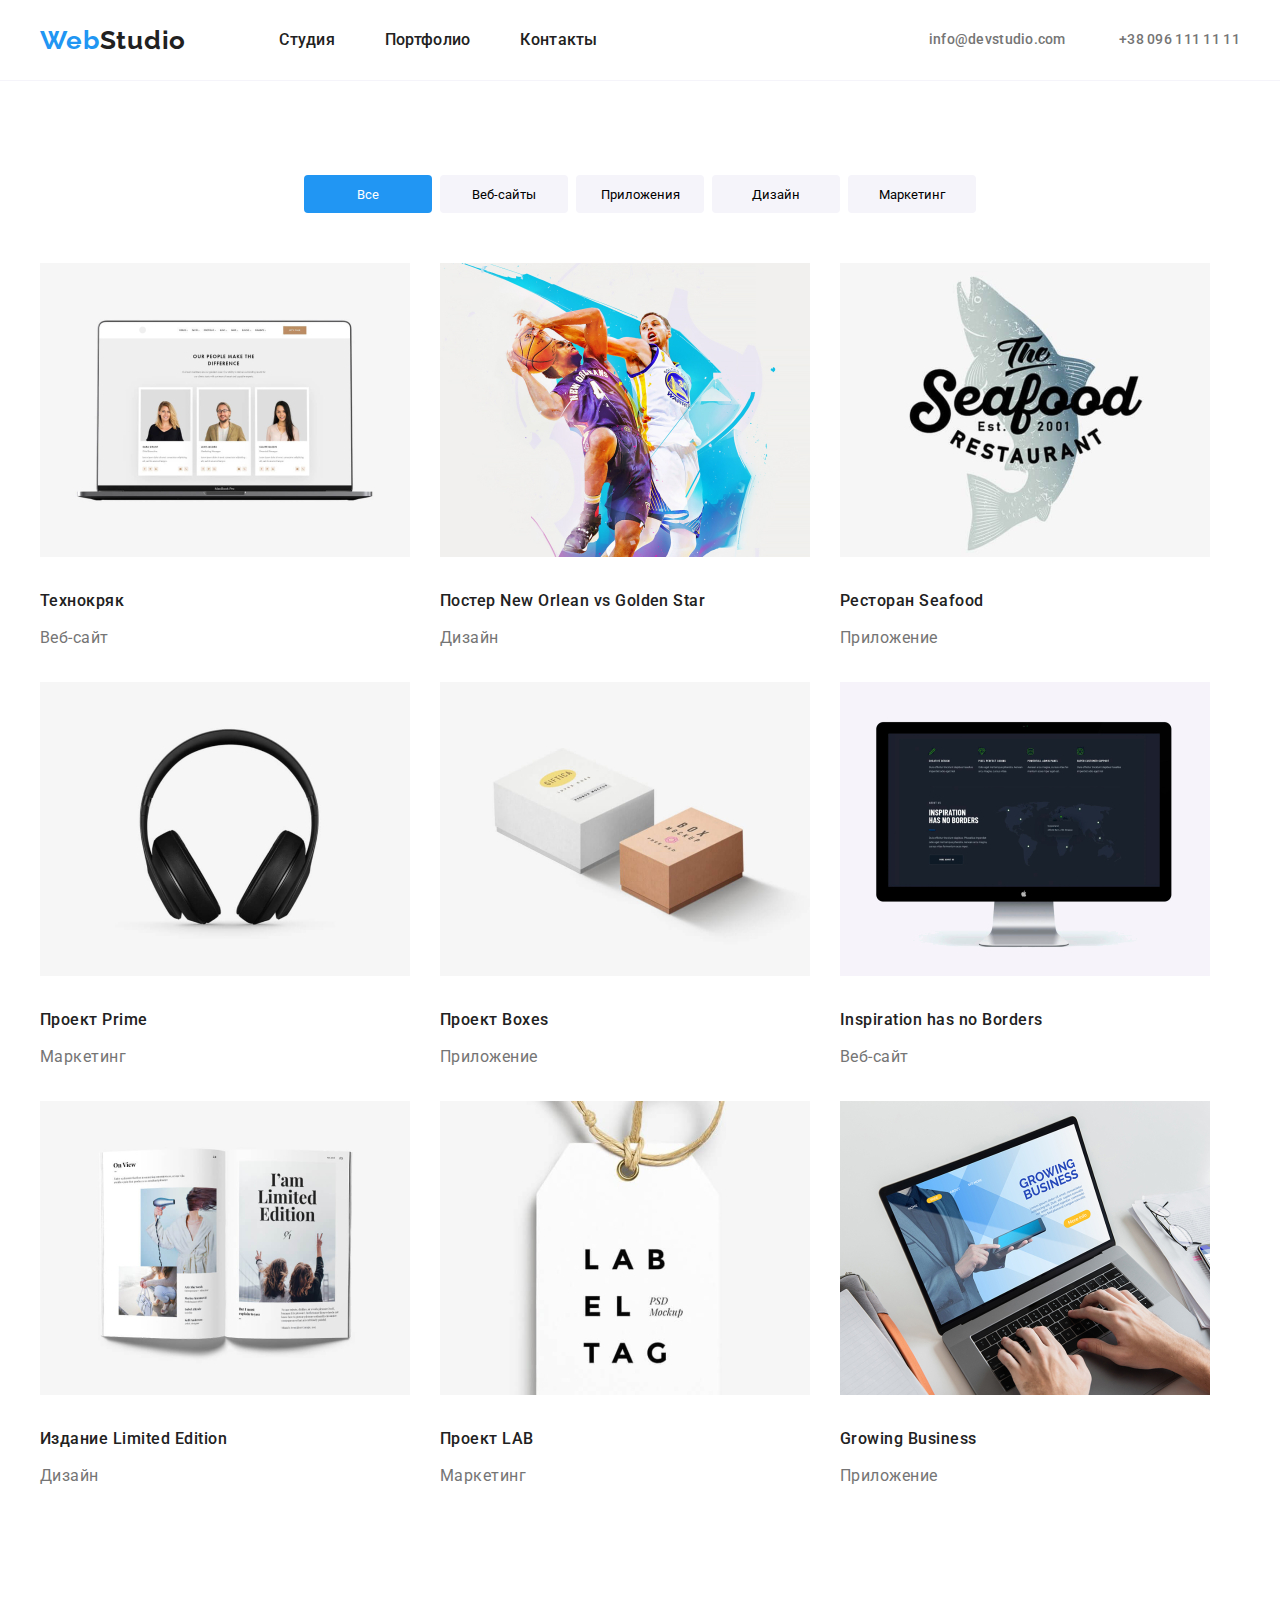
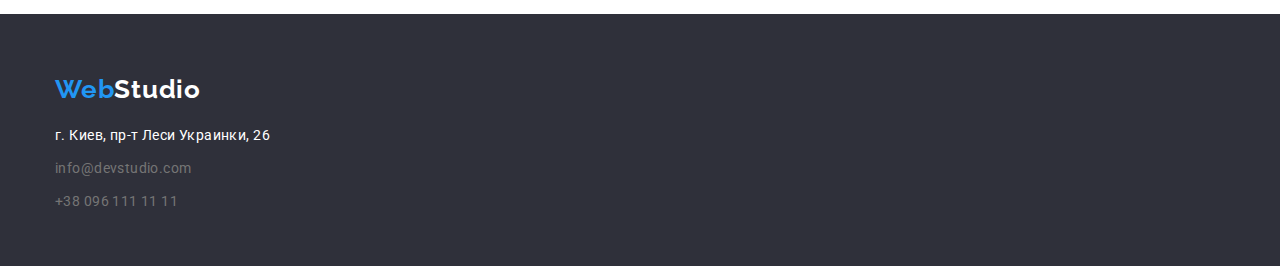
==== portfolio.html @ fc22051f "portfolio" ====
<!DOCTYPE html>
<html lang="ru">

<head>
    <meta charset="UTF-8">
    <meta http-equiv="X-UA-Compatible" content="IE=edge">
    <meta name="viewport" content="width=device-width, initial-scale=1.0">
    <title>Document</title>
    <link rel="stylesheet" href="./css/style.css">
    <link href="https://fonts.googleapis.com/css2?family=Roboto:wght@400;500;700;900&display=swap" rel="stylesheet">
    <link href="https://fonts.googleapis.com/css2?family=Raleway:wght@700&display=swap" rel="stylesheet">
</head>

<body>
    <!--Header-->
    <header class="header">
        <div class="header__main">
            <a href="/" class="header__logo logo"><span>Web</span>Studio</a>
            <nav class="main__nav">
                <ul class="main__menu">
                    <li class="main__item"><a href="#">Студия</a></li>
                    <li class="main__item link__active"><a href="./portfolio.html">Портфолио</a></li>
                    <li class="main__item"><a href="#">Контакты</a></li>
                </ul>
            </nav>
            <div class="header__contacts">
                <a href="mailto:info@devstudio.com" class="contacts-mail">info@devstudio.com</a>
                <a href="tel:+380961111111" class="cotactes-tel">+38 096 111 11 11</a>
            </div>
        </div>
    </header>
    <!--Main-->
    <main class="main__portfolio">
        <section class="main__filter">
            <ul class="filter__list">
                <li><button type="button" class="filter__button active">Все</button></li>
                <li><button type="button" class="filter__button">Веб-сайты</button></li>
                <li><button type="button" class="filter__button">Приложения</button></li>
                <li><button type="button" class="filter__button">Дизайн</button></li>
                <li><button type="button" class="filter__button">Маркетинг</button></li>
            </ul>
        </section>
        <section class="main__projects">
            <ul class="projects__list">
                <li class="projects__item">
                    <img src="./img/portfolio/portfolio_1.jpg" alt="Технокряк" width="370">
                    <h3 class="item__title">Технокряк</h3>
                    <p class="item__subtitle">Веб-сайт</p>
                </li>
                <li class="projects__item">
                    <img src="./img/portfolio/portfolio_2.jpg" alt="Постер New Orlean vs Golden Star" width="370">
                    <h3 class="item__title">Постер New Orlean vs Golden Star</h3>
                    <p class="item__subtitle">Дизайн</p>
                </li>
                <li class="projects__item">
                    <img src="./img/portfolio/portfolio_3.jpg" alt="Ресторан Seafood" width="370">
                    <h3 class="item__title">Ресторан Seafood</h3>
                    <p class="item__subtitle">Приложение</p>
                </li>
                <li class="projects__item">
                    <img src="./img/portfolio/portfolio_4.jpg" alt="Проект Prime" width="370">
                    <h3 class="item__title">Проект Prime</h3>
                    <p class="item__subtitle">Маркетинг</p>
                </li>
                <li class="projects__item">
                    <img src="./img/portfolio/portfolio_5.jpg" alt="Проект Boxes" width="370">
                    <h3 class="item__title">Проект Boxes</h3>
                    <p class="item__subtitle">Приложение</p>
                </li>
                <li class="projects__item">
                    <img src="./img/portfolio/portfolio_6.jpg" alt="Веб-сайт" width="370">
                    <h3 class="item__title">Inspiration has no Borders</h3>
                    <p class="item__subtitle">Веб-сайт</p>
                </li>
                <li class="projects__item">
                    <img src="./img/portfolio/portfolio_7.jpg" alt="Издание Limited Edition" width="370">
                    <h3 class="item__title">Издание Limited Edition</h3>
                    <p class="item__subtitle">Дизайн</p>
                </li>
                <li class="projects__item">
                    <img src="./img/portfolio/portfolio_8.jpg" alt="Проект LAB" width="370">
                    <h3 class="item__title">Проект LAB</h3>
                    <p class="item__subtitle">Маркетинг</p>
                </li>
                <li class="projects__item">
                    <img src="./img/portfolio/portfolio_9.jpg" alt="Приложение" width="370">
                    <h3 class="item__title">Growing Business</h3>
                    <p class="item__subtitle">Приложение</p>
                </li>
            </ul>
        </section>
    </main>
    <!--Footer-->
    <footer class="footer">
        <div class="footer__main">
            <a class="footer__logo logo" href="#" target="blank"><span>Web</span>Studio</a>
            <address class="footer__address">г. Киев, пр-т Леси Украинки, 26
            </address>
            <div class="footer__contacts">
                <a href="mailto:info@devstudio.com" class="footer__mail">info@devstudio.com</a>
                <a href="tel:+380961111111" class="footer__tel">+38 096 111 11 11</a>
            </div>
        </div>
    </footer>
</body>

</html>
---- css/style.css ----
@charset "UTF-8";
/*Обнуление*/
/*--------------Null Style---------*/
* {
  padding: 0;
  margin: 0;
  border: 0;
}

*,
*:before,
*:after {
  -webkit-box-sizing: border-box;
  box-sizing: border-box;
}

:focus,
:active {
  outline: none;
}

a:focus,
a:active {
  outline: none;
}

nav,
footer,
header,
aside {
  display: block;
}

html,
body {
  height: 100%;
  width: 100%;
  font-size: 100%;
  line-height: 1;
  font-size: 14px;
  -ms-text-size-adjust: 100%;
  -moz-text-size-adjust: 100%;
  -webkit-text-size-adjust: 100%;
}

input,
button,
textarea {
  font-family: inherit;
}

input::-ms-clear {
  display: none;
}

button {
  cursor: pointer;
}

button::-moz-focus-inner {
  padding: 0;
  border: 0;
}

a,
a:visited {
  text-decoration: none;
}

a:hover {
  text-decoration: none;
}

ul li {
  list-style: none;
}

img {
  vertical-align: top;
}

h1,
h2,
h3,
h4,
h5,
h6 {
  font-size: inherit;
  font-weight: inherit;
}

/*-------Logo and title blocks (repeat)-------------*/
.logo {
  color: var(--color-href);
  font-family: "Raleway", Times, serif;
  font-size: 26px;
  font-weight: 700;
  letter-spacing: 0.03em;
  line-height: 1.19;
}

.logo span {
  color: var(--color-link);
}

.logo :link {
  color: var(--color-href);
}

.title {
  color: var(--color-href);
  font-size: 36px;
  font-weight: 700;
  letter-spacing: 1.08px;
  text-align: center;
}

/*-------------Root----------------------*/
:root {
  --color-link: #2196f3;
  --color-white: #ffffff;
  --color-main: #2f303a;
  --color-main-team: #f5f4fa;
  --color-contacts: #757575;
  --color-href: #212121;
}
/*----------------------------------------*/
body {
  font-family: "Roboto", sans-serif;
  font-weight: 400;
  font-size: 14px;
  line-height: 1.714;
  max-width: 1600px;
  margin: 0 auto;
}
/*------------Header---------------*/
.header {
  display: flex;
  justify-content: center;
  border-bottom: 1px solid var(--color-main-team);
}

.header__main {
  align-items: center;
  height: 80px;
  display: flex;
}
.header__logo {
  margin: 0px 93px 0px 0px;
}
.header__contacts {
  display: inline-block;
  font-weight: 500;
  letter-spacing: 0.28px;
}

.header__contacts :hover,
.header__contacts :focus {
  color: var(--color-link);
}

.main__nav {
  margin: 0px 331px 0px 0px;
}

.main__menu {
  font-size: 16px;
  font-weight: 500;
  letter-spacing: 0.28px;
  display: flex;
}
.main__menu [href] {
  color: var(--color-href);
}
.main__menu *:not(:last-child) {
  margin: 0px 50px 0px 0px;
}

.main__menu :hover,
.main__menu :focus {
  color: var(--color-link);
}

.cotactes-tel {
  color: var(--color-contacts);
}

.contacts-mail {
  margin: 0px 50px 0px 0px;
  color: var(--color-contacts);
}
/*-------------Main--------------*/
.main {
  display: flex;
  flex-direction: column;
  align-items: center;
}

.main__header {
  background-color: var(--color-main);
  height: 600px;
  width: 1600px;
  display: flex;
  flex-direction: column;
  align-items: center;
}

.main__title {
  max-width: 696px;
  justify-self: center;
  text-align: center;
  color: var(--color-white);
  font-size: 44px;
  font-weight: 900;
  letter-spacing: 2.64px;
  line-height: 1.36;
  text-transform: uppercase;
  margin: 200px 0px 37px 0px;
}

.main__button {
  box-shadow: 0 4px 4px rgba(0, 0, 0, 0.15);
  border-radius: 4px;
  background-color: var(--color-link);
  padding: 10px 31px;
  border: 0px;
  text-align: center;
  box-sizing: content-box;
  outline: none;
  color: var(--color-white);
  font-size: 16px;
  font-weight: 700;
  letter-spacing: 0.96px;
  line-height: 1.875;
}
.main__benefits {
  width: 1200px;
}
.benefits__list {
  margin: 92px 15px 0 15px;
  display: flex;
  color: var(--color-href);
  letter-spacing: 0.42px;
}

.benefits__list > *:not(:last-child) {
  margin: 0px 30px 0px 0px;
}

.benefits__item {
  flex: 1 1 25%;
}

.benefits__title {
  text-transform: uppercase;
  font-size: 14px;
  font-weight: 700;
  margin: 0 0 10px 0;
}

.benefits__subtitle {
  color: var(--color-contacts);
}

.main__direction {
  margin: 94px 15px 0 15px;
}

.direction__item {
  display: flex;
  margin: 50px 0 94px 0;
}

.direction__item > *:not(:last-child) {
  margin: 0px 30px 0px 0px;
}

.main__team {
  width: 1600px;
  display: flex;
  flex-direction: column;
  align-items: center;
  padding-top: 94px;
  padding-bottom: 94px;
  background-color: var(--color-main-team);
}

.team__item {
  margin: 50px 15px 0px 15px;
  display: flex;
}

.team__item > *:not(:last-child) {
  margin: 0px 30px 0px 0px;
}

.item__block {
  text-align: center;
  box-shadow: 0 2px 1px rgba(0, 0, 0, 0.2), 0 1px 1px rgba(0, 0, 0, 0.14), 0 1px 3px rgba(0, 0, 0, 0.12);
  border-radius: 4px;
  background-color: var(--color-white);
}

.item__title {
  margin: 30px 0 10px 0;
  color: var(--color-href);
  font-size: 16px;
  font-weight: 500;
  letter-spacing: 0.48px;
}

.item__subtitle {
  color: var(--color-contacts);
  font-size: 16px;
  letter-spacing: 0.48px;
  margin-bottom: 30px;
}
/*--------Footer-----------------*/
.footer {
  display: flex;
  flex-direction: column;
  align-items: center;
}

.footer__main {
  background-color: var(--color-main);
  height: 252px;
  width: 1600px;
  display: flex;
  flex-direction: column;
}

.footer__logo {
  display: block;
  margin: 60px 0 20px 215px;
  color: var(--color-white);
}

.footer__address {
  margin: 0 0 9px 215px;
  color: var(--color-white);
  letter-spacing: 0.42px;
  font-style: normal;
}

.footer__contacts {
  display: flex;
  flex-direction: column;
  height: 21px;
  letter-spacing: 0.42px;
  margin: 0 0 9px 215px;
}
.footer__contacts :hover,
.footer__contacts :focus {
  color: var(--color-link);
}
.footer__mail {
  color: var(--color-contacts);
  margin: 0 0 9px 0;
}

.footer__tel {
  color: var(--color-contacts);
}
/*---------Portfolio-----------------------------*/

.main__portfolio {
  margin-bottom: 94px;
}
.main__filter {
  margin: 94px 0 50px 0;
}
.filter__list {
  display: flex;
  justify-content: center;
}
.filter__list > *:not(:last-child) {
  margin: 0px 8px 0px 0px;
}
.filter__button {
  width: 128px;
  height: 38px;
  border-radius: 4px;
  background-color: var(--color-main-team);
}
.main__projects {
  display: flex;
  justify-content: center;
}
.projects__list {
  display: flex;
  flex-wrap: wrap;
  max-width: 1200px;
}
.projects__item {
  flex-grow: 33.333;
}
.active {
  background-color: var(--color-link);
  color: var(--color-white);
}
.link__active :visited {
  color: var(--color-link);
}
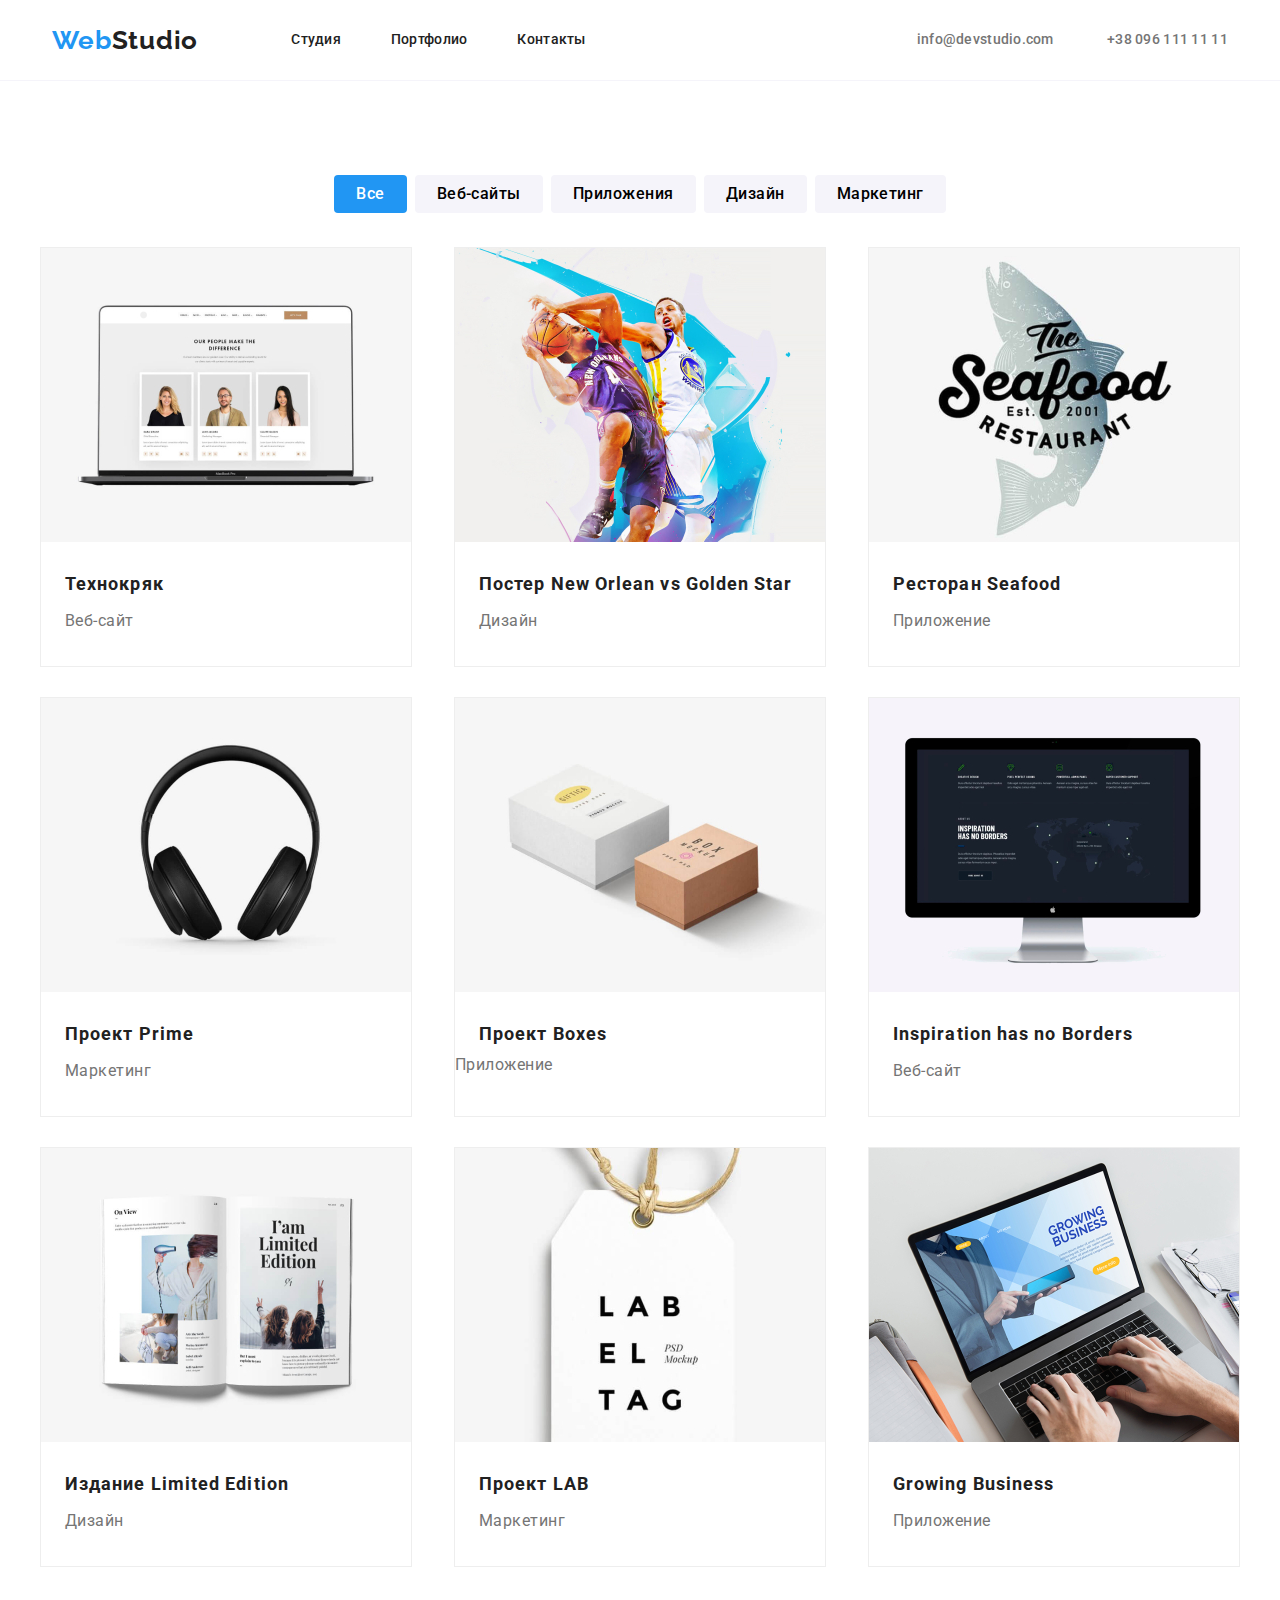
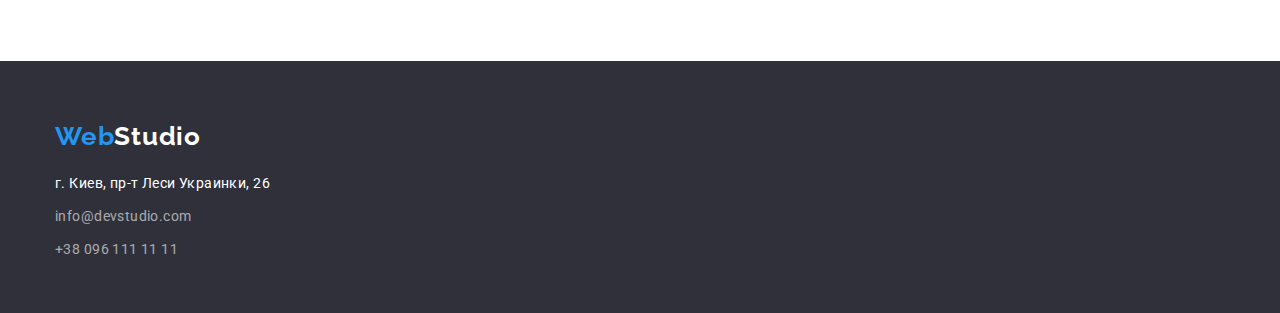
==== commit fcc0fbed: "commit" ====
--- a/portfolio.html
+++ b/portfolio.html
@@ -39,55 +39,55 @@
                 <li><button type="button" class="filter__button">Дизайн</button></li>
                 <li><button type="button" class="filter__button">Маркетинг</button></li>
             </ul>
-        </section>
-        <section class="main__projects">
-            <ul class="projects__list">
-                <li class="projects__item">
-                    <img src="./img/portfolio/portfolio_1.jpg" alt="Технокряк" width="370">
-                    <h3 class="item__title">Технокряк</h3>
-                    <p class="item__subtitle">Веб-сайт</p>
-                </li>
-                <li class="projects__item">
-                    <img src="./img/portfolio/portfolio_2.jpg" alt="Постер New Orlean vs Golden Star" width="370">
-                    <h3 class="item__title">Постер New Orlean vs Golden Star</h3>
-                    <p class="item__subtitle">Дизайн</p>
-                </li>
-                <li class="projects__item">
-                    <img src="./img/portfolio/portfolio_3.jpg" alt="Ресторан Seafood" width="370">
-                    <h3 class="item__title">Ресторан Seafood</h3>
-                    <p class="item__subtitle">Приложение</p>
-                </li>
-                <li class="projects__item">
-                    <img src="./img/portfolio/portfolio_4.jpg" alt="Проект Prime" width="370">
-                    <h3 class="item__title">Проект Prime</h3>
-                    <p class="item__subtitle">Маркетинг</p>
-                </li>
-                <li class="projects__item">
-                    <img src="./img/portfolio/portfolio_5.jpg" alt="Проект Boxes" width="370">
-                    <h3 class="item__title">Проект Boxes</h3>
-                    <p class="item__subtitle">Приложение</p>
-                </li>
-                <li class="projects__item">
-                    <img src="./img/portfolio/portfolio_6.jpg" alt="Веб-сайт" width="370">
-                    <h3 class="item__title">Inspiration has no Borders</h3>
-                    <p class="item__subtitle">Веб-сайт</p>
-                </li>
-                <li class="projects__item">
-                    <img src="./img/portfolio/portfolio_7.jpg" alt="Издание Limited Edition" width="370">
-                    <h3 class="item__title">Издание Limited Edition</h3>
-                    <p class="item__subtitle">Дизайн</p>
-                </li>
-                <li class="projects__item">
-                    <img src="./img/portfolio/portfolio_8.jpg" alt="Проект LAB" width="370">
-                    <h3 class="item__title">Проект LAB</h3>
-                    <p class="item__subtitle">Маркетинг</p>
-                </li>
-                <li class="projects__item">
-                    <img src="./img/portfolio/portfolio_9.jpg" alt="Приложение" width="370">
-                    <h3 class="item__title">Growing Business</h3>
-                    <p class="item__subtitle">Приложение</p>
-                </li>
-            </ul>
+            <div class="main__projects">
+                <ul class="projects__list">
+                    <li class="projects__item">
+                        <img src="./img/portfolio/portfolio_1.jpg" alt="Технокряк" width="370">
+                        <h3 class="project__title">Технокряк</h3>
+                        <p class="project__subtitle">Веб-сайт</p>
+                    </li>
+                    <li class="projects__item">
+                        <img src="./img/portfolio/portfolio_2.jpg" alt="Постер New Orlean vs Golden Star" width="370">
+                        <h3 class="project__title">Постер New Orlean vs Golden Star</h3>
+                        <p class="project__subtitle">Дизайн</p>
+                    </li>
+                    <li class="projects__item">
+                        <img src="./img/portfolio/portfolio_3.jpg" alt="Ресторан Seafood" width="370">
+                        <h3 class="project__title">Ресторан Seafood</h3>
+                        <p class="project__subtitle">Приложение</p>
+                    </li>
+                    <li class="projects__item">
+                        <img src="./img/portfolio/portfolio_4.jpg" alt="Проект Prime" width="370">
+                        <h3 class="project__title">Проект Prime</h3>
+                        <p class="project__subtitle">Маркетинг</p>
+                    </li>
+                    <li class="projects__item">
+                        <img src="./img/portfolio/portfolio_5.jpg" alt="Проект Boxes" width="370">
+                        <h3 class="project__title">Проект Boxes</h3>
+                        <p class="item__subtitle">Приложение</p>
+                    </li>
+                    <li class="projects__item">
+                        <img src="./img/portfolio/portfolio_6.jpg" alt="Веб-сайт" width="370">
+                        <h3 class="project__title">Inspiration has no Borders</h3>
+                        <p class="project__subtitle">Веб-сайт</p>
+                    </li>
+                    <li class="projects__item">
+                        <img src="./img/portfolio/portfolio_7.jpg" alt="Издание Limited Edition" width="370">
+                        <h3 class="project__title">Издание Limited Edition</h3>
+                        <p class="project__subtitle">Дизайн</p>
+                    </li>
+                    <li class="projects__item">
+                        <img src="./img/portfolio/portfolio_8.jpg" alt="Проект LAB" width="370">
+                        <h3 class="project__title">Проект LAB</h3>
+                        <p class="project__subtitle">Маркетинг</p>
+                    </li>
+                    <li class="projects__item">
+                        <img src="./img/portfolio/portfolio_9.jpg" alt="Приложение" width="370">
+                        <h3 class="project__title">Growing Business</h3>
+                        <p class="project__subtitle">Приложение</p>
+                    </li>
+                </ul>
+            </div>
         </section>
     </main>
     <!--Footer-->
--- a/css/style.css
+++ b/css/style.css
@@ -1,94 +1,3 @@
-@charset "UTF-8";
-/*Обнуление*/
-/*--------------Null Style---------*/
-* {
-  padding: 0;
-  margin: 0;
-  border: 0;
-}
-
-*,
-*:before,
-*:after {
-  -webkit-box-sizing: border-box;
-  box-sizing: border-box;
-}
-
-:focus,
-:active {
-  outline: none;
-}
-
-a:focus,
-a:active {
-  outline: none;
-}
-
-nav,
-footer,
-header,
-aside {
-  display: block;
-}
-
-html,
-body {
-  height: 100%;
-  width: 100%;
-  font-size: 100%;
-  line-height: 1;
-  font-size: 14px;
-  -ms-text-size-adjust: 100%;
-  -moz-text-size-adjust: 100%;
-  -webkit-text-size-adjust: 100%;
-}
-
-input,
-button,
-textarea {
-  font-family: inherit;
-}
-
-input::-ms-clear {
-  display: none;
-}
-
-button {
-  cursor: pointer;
-}
-
-button::-moz-focus-inner {
-  padding: 0;
-  border: 0;
-}
-
-a,
-a:visited {
-  text-decoration: none;
-}
-
-a:hover {
-  text-decoration: none;
-}
-
-ul li {
-  list-style: none;
-}
-
-img {
-  vertical-align: top;
-}
-
-h1,
-h2,
-h3,
-h4,
-h5,
-h6 {
-  font-size: inherit;
-  font-weight: inherit;
-}
-
 /*-------Logo and title blocks (repeat)-------------*/
 .logo {
   color: var(--color-href);
@@ -97,8 +6,8 @@
   font-weight: 700;
   letter-spacing: 0.03em;
   line-height: 1.19;
-}
-
+  text-decoration: none;
+}
 .logo span {
   color: var(--color-link);
 }
@@ -108,11 +17,13 @@
 }
 
 .title {
+  line-height: 1.16;
   color: var(--color-href);
   font-size: 36px;
   font-weight: 700;
-  letter-spacing: 1.08px;
+  letter-spacing: 0.03em;
   text-align: center;
+  margin: 0;
 }
 
 /*-------------Root----------------------*/
@@ -122,6 +33,7 @@
   --color-main: #2f303a;
   --color-main-team: #f5f4fa;
   --color-contacts: #757575;
+  --color-footer-contacts: rgba(255, 255, 255, 0.6);
   --color-href: #212121;
 }
 /*----------------------------------------*/
@@ -129,7 +41,7 @@
   font-family: "Roboto", sans-serif;
   font-weight: 400;
   font-size: 14px;
-  line-height: 1.714;
+  line-height: 1.14;
   max-width: 1600px;
   margin: 0 auto;
 }
@@ -151,12 +63,13 @@
 .header__contacts {
   display: inline-block;
   font-weight: 500;
-  letter-spacing: 0.28px;
+  letter-spacing: 0.02em;
 }
 
 .header__contacts :hover,
 .header__contacts :focus {
   color: var(--color-link);
+  outline: none;
 }
 
 .main__nav {
@@ -164,13 +77,17 @@
 }
 
 .main__menu {
-  font-size: 16px;
+  line-height: 1.14;
   font-weight: 500;
-  letter-spacing: 0.28px;
-  display: flex;
+  letter-spacing: 0.02em;
+  display: flex;
+  list-style: none;
+  padding: 0;
+  margin: 0;
 }
 .main__menu [href] {
   color: var(--color-href);
+  text-decoration: none;
 }
 .main__menu *:not(:last-child) {
   margin: 0px 50px 0px 0px;
@@ -179,15 +96,20 @@
 .main__menu :hover,
 .main__menu :focus {
   color: var(--color-link);
+  outline: none;
 }
 
 .cotactes-tel {
-  color: var(--color-contacts);
+  line-height: 1.71;
+  color: var(--color-contacts);
+  text-decoration: none;
 }
 
 .contacts-mail {
+  line-height: 1.71;
   margin: 0px 50px 0px 0px;
   color: var(--color-contacts);
+  text-decoration: none;
 }
 /*-------------Main--------------*/
 .main {
@@ -212,13 +134,14 @@
   color: var(--color-white);
   font-size: 44px;
   font-weight: 900;
-  letter-spacing: 2.64px;
+  letter-spacing: 0.06em;
   line-height: 1.36;
   text-transform: uppercase;
   margin: 200px 0px 37px 0px;
 }
 
 .main__button {
+  font-family: inherit;
   box-shadow: 0 4px 4px rgba(0, 0, 0, 0.15);
   border-radius: 4px;
   background-color: var(--color-link);
@@ -230,8 +153,9 @@
   color: var(--color-white);
   font-size: 16px;
   font-weight: 700;
-  letter-spacing: 0.96px;
+  letter-spacing: 0.06em;
   line-height: 1.875;
+  cursor: pointer;
 }
 .main__benefits {
   width: 1200px;
@@ -240,7 +164,8 @@
   margin: 92px 15px 0 15px;
   display: flex;
   color: var(--color-href);
-  letter-spacing: 0.42px;
+  list-style: none;
+  padding: 0;
 }
 
 .benefits__list > *:not(:last-child) {
@@ -255,23 +180,29 @@
   text-transform: uppercase;
   font-size: 14px;
   font-weight: 700;
+  letter-spacing: 0.03em;
   margin: 0 0 10px 0;
 }
 
 .benefits__subtitle {
-  color: var(--color-contacts);
+  line-height: 1.714;
+  letter-spacing: 0.03em;
+  color: var(--color-contacts);
+  margin: 0;
 }
 
 .main__direction {
   margin: 94px 15px 0 15px;
 }
 
-.direction__item {
+.direction__list {
   display: flex;
   margin: 50px 0 94px 0;
-}
-
-.direction__item > *:not(:last-child) {
+  list-style: none;
+  padding: 0;
+}
+
+.direction__list > *:not(:last-child) {
   margin: 0px 30px 0px 0px;
 }
 
@@ -285,12 +216,14 @@
   background-color: var(--color-main-team);
 }
 
-.team__item {
+.team__list {
   margin: 50px 15px 0px 15px;
   display: flex;
-}
-
-.team__item > *:not(:last-child) {
+  list-style: none;
+  padding: 0;
+}
+
+.team__list > *:not(:last-child) {
   margin: 0px 30px 0px 0px;
 }
 
@@ -302,17 +235,20 @@
 }
 
 .item__title {
+  line-height: 1.18;
   margin: 30px 0 10px 0;
   color: var(--color-href);
   font-size: 16px;
   font-weight: 500;
-  letter-spacing: 0.48px;
+  letter-spacing: 0.03em;
 }
 
 .item__subtitle {
-  color: var(--color-contacts);
-  font-size: 16px;
-  letter-spacing: 0.48px;
+  line-height: 1.18;
+  color: var(--color-contacts);
+  font-size: 16px;
+  letter-spacing: 0.03em;
+  margin: 0;
   margin-bottom: 30px;
 }
 /*--------Footer-----------------*/
@@ -333,34 +269,44 @@
 .footer__logo {
   display: block;
   margin: 60px 0 20px 215px;
+  max-width: 146px;
   color: var(--color-white);
 }
 
 .footer__address {
+  line-height: 1.71;
   margin: 0 0 9px 215px;
   color: var(--color-white);
-  letter-spacing: 0.42px;
+  letter-spacing: 0.03em;
   font-style: normal;
+  max-width: 231px;
 }
 
 .footer__contacts {
   display: flex;
   flex-direction: column;
   height: 21px;
-  letter-spacing: 0.42px;
+  letter-spacing: 0.03em;
   margin: 0 0 9px 215px;
 }
 .footer__contacts :hover,
 .footer__contacts :focus {
   color: var(--color-link);
+  outline: none;
 }
 .footer__mail {
-  color: var(--color-contacts);
+  line-height: 1.71;
+  color: var(--color-footer-contacts);
   margin: 0 0 9px 0;
+  text-decoration: none;
+  max-width: 231px;
 }
 
 .footer__tel {
-  color: var(--color-contacts);
+  line-height: 1.71;
+  color: var(--color-footer-contacts);
+  text-decoration: none;
+  max-width: 231px;
 }
 /*---------Portfolio-----------------------------*/
 
@@ -368,22 +314,33 @@
   margin-bottom: 94px;
 }
 .main__filter {
-  margin: 94px 0 50px 0;
+  margin: 94px 0 0 0;
 }
 .filter__list {
+  margin: 0;
+  padding: 0;
   display: flex;
   justify-content: center;
+  list-style: none;
 }
 .filter__list > *:not(:last-child) {
   margin: 0px 8px 0px 0px;
+  padding: 0;
 }
 .filter__button {
-  width: 128px;
-  height: 38px;
+  font-weight: 500;
+  font-size: 16px;
+  letter-spacing: 0.03em;
+  line-height: 1.625;
+  font-family: inherit;
+  border: 0;
+  padding: 6px 22px;
   border-radius: 4px;
   background-color: var(--color-main-team);
+  cursor: pointer;
 }
 .main__projects {
+  margin-top: 34px;
   display: flex;
   justify-content: center;
 }
@@ -391,10 +348,23 @@
   display: flex;
   flex-wrap: wrap;
   max-width: 1200px;
+  list-style: none;
+  justify-content: space-between;
+  margin: 0;
+  padding: 0;
+}
+.projects__list :nth-child(4),
+.projects__list :nth-child(5),
+.projects__list :nth-child(6) {
+  margin: 30px 0px 30px 0px;
 }
 .projects__item {
-  flex-grow: 33.333;
-}
+  max-width: 370px;
+  position: relative;
+  border: 1px solid #eeeeee;
+  background-color: #ffffff;
+}
+
 .active {
   background-color: var(--color-link);
   color: var(--color-white);
@@ -402,3 +372,18 @@
 .link__active :visited {
   color: var(--color-link);
 }
+.project__title {
+  margin: 20px 0 4px 24px;
+  color: var(--color-href);
+  font-size: 18px;
+  line-height: 2;
+  font-weight: 700;
+  letter-spacing: 0.06em;
+}
+.project__subtitle {
+  color: var(--color-contacts);
+  font-size: 16px;
+  line-height: 1.875;
+  letter-spacing: 0.03em;
+  margin: 0 0 30px 24px;
+}
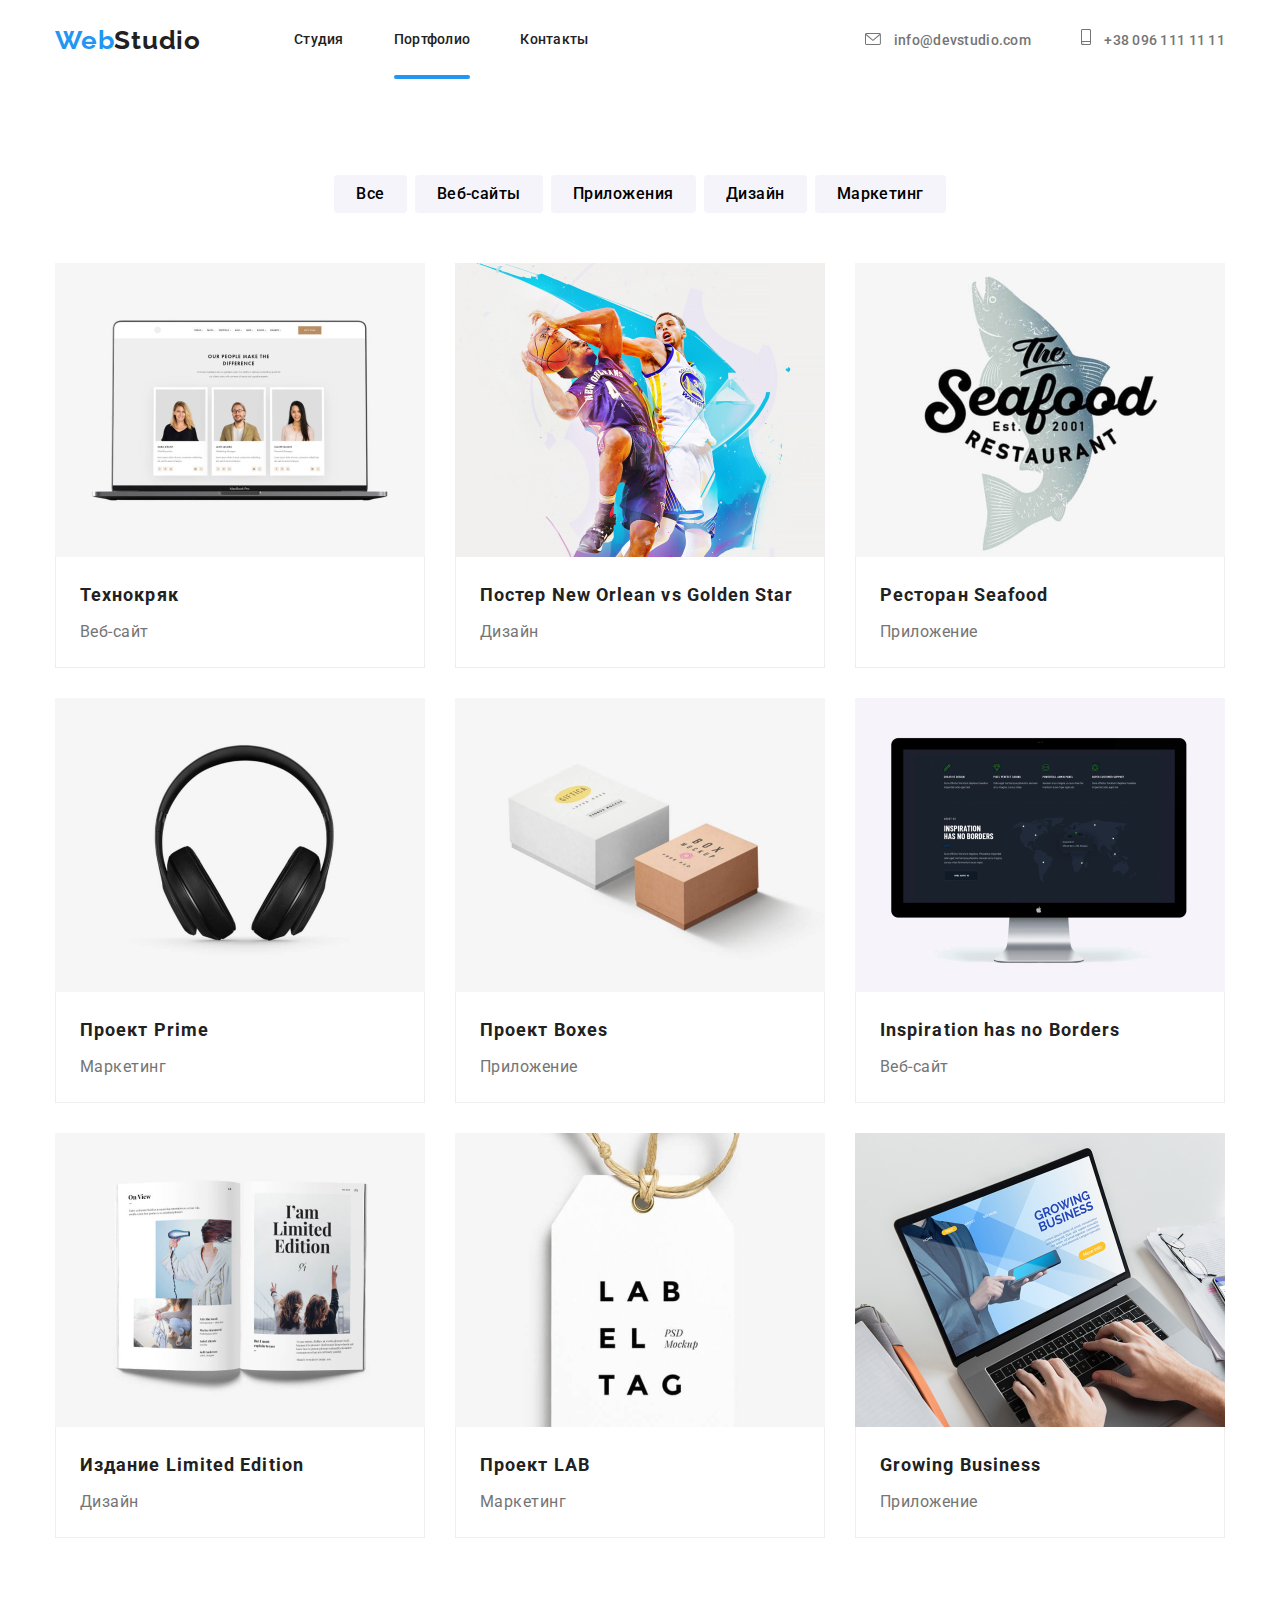
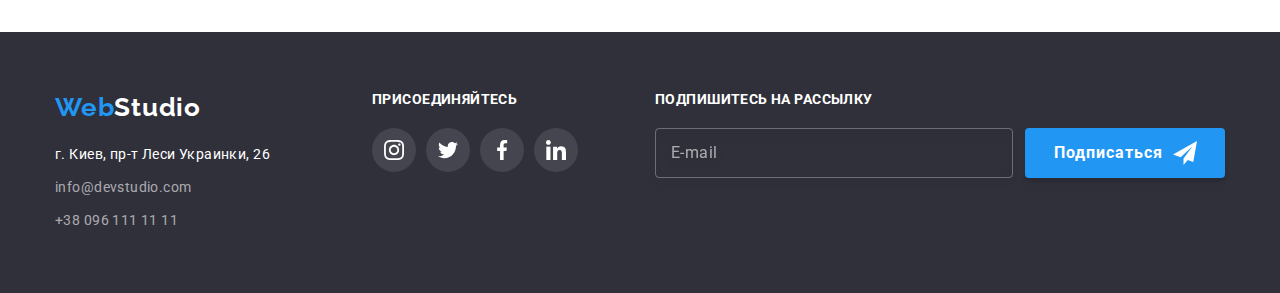
==== commit d7bb3b54: "07_homework" ====
--- a/portfolio.html
+++ b/portfolio.html
@@ -5,103 +5,230 @@
     <meta charset="UTF-8">
     <meta http-equiv="X-UA-Compatible" content="IE=edge">
     <meta name="viewport" content="width=device-width, initial-scale=1.0">
-    <title>Document</title>
-    <link rel="stylesheet" href="./css/style.css">
+    <title>Portfolio</title>
+    <!--=============== FONTS ======================-->
+    <link rel="preconnect" href="https://fonts.googleapis.com">
+    <link rel="preconnect" href="https://fonts.gstatic.com" crossorigin>
     <link href="https://fonts.googleapis.com/css2?family=Roboto:wght@400;500;700;900&display=swap" rel="stylesheet">
     <link href="https://fonts.googleapis.com/css2?family=Raleway:wght@700&display=swap" rel="stylesheet">
+
+    <!-- ======== Подключаем CSS ==================-->
+    <link rel="stylesheet" href="./css/main.min.css">
+
 </head>
 
 <body>
-    <!--Header-->
+    <!--============ HEADER =============================-->
     <header class="header">
-        <div class="header__main">
-            <a href="/" class="header__logo logo"><span>Web</span>Studio</a>
-            <nav class="main__nav">
-                <ul class="main__menu">
-                    <li class="main__item"><a href="#">Студия</a></li>
-                    <li class="main__item link__active"><a href="./portfolio.html">Портфолио</a></li>
-                    <li class="main__item"><a href="#">Контакты</a></li>
+        <div class="header__main container">
+            <a href="/" class="header__logo logo"><span class="logo--blue">Web</span>Studio</a>
+
+            <!--========== NAVIGATION__MAIN ==================-->
+            <nav class="navigation">
+                <ul class="navigation__list">
+                    <li class="navigation__item"><a href="./index.html" class="navigation__link">Студия</a>
+                    </li>
+                    <li class="navigation__item"><a href="./portfolio.html"
+                            class="navigation__link navigation__link--active">Портфолио</a></li>
+                    <li class="navigation__item"><a href="#" class="navigation__link">Контакты</a></li>
                 </ul>
             </nav>
+
+            <!--===== HEADER__CONTACTS ===================-->
             <div class="header__contacts">
-                <a href="mailto:info@devstudio.com" class="contacts-mail">info@devstudio.com</a>
-                <a href="tel:+380961111111" class="cotactes-tel">+38 096 111 11 11</a>
+                <a href="mailto:info@devstudio.com" class="header__mail"><svg class="header__icon--mail">
+                        <use href="./img/svg/icons.svg#icon-header-mail"></use>
+                    </svg>
+                    info@devstudio.com</a>
+                <a href="tel:+380961111111" class="header__tel"><svg class="header__icon--tel">
+                        <use href="./img/svg/icons.svg#icon-header-phone"></use>
+                    </svg>
+                    +38 096 111 11 11</a>
             </div>
         </div>
     </header>
-    <!--Main-->
-    <main class="main__portfolio">
-        <section class="main__filter">
-            <ul class="filter__list">
-                <li><button type="button" class="filter__button active">Все</button></li>
-                <li><button type="button" class="filter__button">Веб-сайты</button></li>
-                <li><button type="button" class="filter__button">Приложения</button></li>
-                <li><button type="button" class="filter__button">Дизайн</button></li>
-                <li><button type="button" class="filter__button">Маркетинг</button></li>
-            </ul>
-            <div class="main__projects">
-                <ul class="projects__list">
-                    <li class="projects__item">
-                        <img src="./img/portfolio/portfolio_1.jpg" alt="Технокряк" width="370">
-                        <h3 class="project__title">Технокряк</h3>
-                        <p class="project__subtitle">Веб-сайт</p>
-                    </li>
-                    <li class="projects__item">
-                        <img src="./img/portfolio/portfolio_2.jpg" alt="Постер New Orlean vs Golden Star" width="370">
-                        <h3 class="project__title">Постер New Orlean vs Golden Star</h3>
-                        <p class="project__subtitle">Дизайн</p>
-                    </li>
-                    <li class="projects__item">
-                        <img src="./img/portfolio/portfolio_3.jpg" alt="Ресторан Seafood" width="370">
-                        <h3 class="project__title">Ресторан Seafood</h3>
-                        <p class="project__subtitle">Приложение</p>
-                    </li>
-                    <li class="projects__item">
-                        <img src="./img/portfolio/portfolio_4.jpg" alt="Проект Prime" width="370">
-                        <h3 class="project__title">Проект Prime</h3>
-                        <p class="project__subtitle">Маркетинг</p>
-                    </li>
-                    <li class="projects__item">
-                        <img src="./img/portfolio/portfolio_5.jpg" alt="Проект Boxes" width="370">
-                        <h3 class="project__title">Проект Boxes</h3>
-                        <p class="item__subtitle">Приложение</p>
-                    </li>
-                    <li class="projects__item">
-                        <img src="./img/portfolio/portfolio_6.jpg" alt="Веб-сайт" width="370">
-                        <h3 class="project__title">Inspiration has no Borders</h3>
-                        <p class="project__subtitle">Веб-сайт</p>
-                    </li>
-                    <li class="projects__item">
-                        <img src="./img/portfolio/portfolio_7.jpg" alt="Издание Limited Edition" width="370">
-                        <h3 class="project__title">Издание Limited Edition</h3>
-                        <p class="project__subtitle">Дизайн</p>
-                    </li>
-                    <li class="projects__item">
-                        <img src="./img/portfolio/portfolio_8.jpg" alt="Проект LAB" width="370">
-                        <h3 class="project__title">Проект LAB</h3>
-                        <p class="project__subtitle">Маркетинг</p>
-                    </li>
-                    <li class="projects__item">
-                        <img src="./img/portfolio/portfolio_9.jpg" alt="Приложение" width="370">
-                        <h3 class="project__title">Growing Business</h3>
-                        <p class="project__subtitle">Приложение</p>
+
+    <!--================ MAIN ========================-->
+    <main class="portfolio__main">
+        <div class="container">
+            <section class="portfolio__filter section">
+                <!--============== FILTER ===============-->
+                <ul class="filter__list">
+                    <li class="filter__item">
+                        <button type="button" class="filter__button">Все</button>
+                    </li>
+                    <li class="filter__item">
+                        <button type="button" class="filter__button">Веб-сайты</button>
+                    </li>
+                    <li class="filter__item">
+                        <button type="button" class="filter__button">Приложения</button>
+                    </li>
+                    <li class="filter__item">
+                        <button type="button" class="filter__button">Дизайн</button>
+                    </li>
+                    <li class="filter__item">
+                        <button type="button" class="filter__button">Маркетинг</button>
                     </li>
                 </ul>
-            </div>
-        </section>
+                <!--============ PROJECTS =================-->
+                <div class="portfolio__projects">
+                    <ul class="projects__list">
+                        <li class="projects__item">
+                            <a href="#" class="projects__link">
+                                <div class="projects__thumb">
+                                    <img src="./img/portfolio/portfolio_1.jpg" alt="Технокряк" width="370" height="294">
+                                    <div class="projects__overlay">
+                                        <p class="projects__text">
+                                            Технокряк это современная площадка распространения коронавируса. Компании
+                                            используют эту платформу для цифрового шпионажа и атак на защищённые сервера
+                                            конкурентов.
+                                        </p>
+                                    </div>
+                                </div>
+                                <div class="projects__block">
+                                    <h3 class="projects__title">Технокряк</h3>
+                                    <p class="projects__subtitle">Веб-сайт</p>
+                            </a>
+                        </li>
+                        <li class="projects__item">
+                            <a href="#" class="projects__link">
+                                <img src="./img/portfolio/portfolio_2.jpg" alt="Постер New Orlean vs Golden Star"
+                                    width="370">
+                                <div class="projects__block">
+                                    <h3 class="projects__title">Постер New Orlean vs Golden Star</h3>
+                                    <p class="projects__subtitle">Дизайн</p>
+                                </div>
+                            </a>
+                        </li>
+                        <li class="projects__item">
+                            <a href="#" class="projects__link">
+                                <img src="./img/portfolio/portfolio_3.jpg" alt="Ресторан Seafood" width="370">
+                                <div class="projects__block">
+                                    <h3 class="projects__title">Ресторан Seafood</h3>
+                                    <p class="projects__subtitle">Приложение</p>
+                                </div>
+                            </a>
+                        </li>
+                        <li class="projects__item">
+                            <a href="#" class="projects__link">
+                                <img src="./img/portfolio/portfolio_4.jpg" alt="Проект Prime" width="370">
+                                <div class="projects__block">
+                                    <h3 class="projects__title">Проект Prime</h3>
+                                    <p class="projects__subtitle">Маркетинг</p>
+                                </div>
+                            </a>
+                        </li>
+                        <li class="projects__item">
+                            <a href="#" class="projects__link">
+                                <img src="./img/portfolio/portfolio_5.jpg" alt="Проект Boxes" width="370">
+                                <div class="projects__block">
+                                    <h3 class="projects__title">Проект Boxes</h3>
+                                    <p class="projects__subtitle">Приложение</p>
+                                </div>
+                            </a>
+                        </li>
+                        <li class="projects__item">
+                            <a href="#" class="projects__link">
+                                <img src="./img/portfolio/portfolio_6.jpg" alt="Веб-сайт" width="370">
+                                <div class="projects__block">
+                                    <h3 class="projects__title">Inspiration has no Borders</h3>
+                                    <p class="projects__subtitle">Веб-сайт</p>
+                                </div>
+                            </a>
+                        </li>
+                        <li class="projects__item">
+                            <a href="#" class="projects__link">
+                                <img src="./img/portfolio/portfolio_7.jpg" alt="Издание Limited Edition" width="370">
+                                <div class="projects__block">
+                                    <h3 class="projects__title">Издание Limited Edition</h3>
+                                    <p class="projects__subtitle">Дизайн</p>
+                                </div>
+                            </a>
+                        </li>
+                        <li class="projects__item">
+                            <a href="#" class="projects__link">
+                                <img src="./img/portfolio/portfolio_8.jpg" alt="Проект LAB" width="370">
+                                <div class="projects__block">
+                                    <h3 class="projects__title">Проект LAB</h3>
+                                    <p class="projects__subtitle">Маркетинг</p>
+                                </div>
+                            </a>
+                        </li>
+                        <li class="projects__item">
+                            <a href="#" class="projects__link">
+                                <img src="./img/portfolio/portfolio_9.jpg" alt="Приложение" width="370">
+                                <div class="projects__block">
+                                    <h3 class="projects__title">Growing Business</h3>
+                                    <p class="projects__subtitle">Приложение</p>
+                                </div>
+                            </a>
+                        </li>
+                    </ul>
+                </div>
+            </section>
+        </div>
     </main>
-    <!--Footer-->
+    <!--=========== FOOTER ============================-->
     <footer class="footer">
-        <div class="footer__main">
-            <a class="footer__logo logo" href="#" target="blank"><span>Web</span>Studio</a>
-            <address class="footer__address">г. Киев, пр-т Леси Украинки, 26
-            </address>
-            <div class="footer__contacts">
-                <a href="mailto:info@devstudio.com" class="footer__mail">info@devstudio.com</a>
-                <a href="tel:+380961111111" class="footer__tel">+38 096 111 11 11</a>
+        <div class="container ">
+            <div class="footer__main">
+                <!--========= FOOTER__CONTACTS ===========-->
+                <div class="footer__contacts">
+                    <a class="footer__logo logo" href="#" target="blank"><span class="logo--blue">Web</span>Studio</a>
+                    <address class="footer__address">г. Киев, пр-т Леси Украинки, 26
+                    </address>
+                    <a href="mailto:info@devstudio.com" class="footer__mail">info@devstudio.com</a>
+                    <a href="tel:+380961111111" class="footer__tel">+38 096 111 11 11</a>
+                </div>
+                <div class="footer__social">
+                    <h3 class="social__title block__title"> присоединяйтесь</h3>
+                    <ul class="social__block">
+                        <li class="social__item">
+                            <a href="#" target="blank" class="social__link footer__link">
+                                <svg class="social__icon social__icon--white">
+                                    <use href="./img/svg/icons.svg#icon-logo-instagram"></use>
+                                </svg>
+                            </a>
+                        </li>
+                        <li class="social__item">
+                            <a href="#" target="blank" class="social__link footer__link">
+                                <svg class="social__icon social__icon--white">
+                                    <use href="./img/svg/icons.svg#icon-logo-twitter"></use>
+                                </svg>
+                            </a>
+                        </li>
+                        <li class="social__item">
+                            <a href="#" target="blank" class="social__link footer__link">
+                                <svg class="social__icon social__icon--white">
+                                    <use href="./img/svg/icons.svg#icon-logo-facebook"></use>
+                                </svg>
+                            </a>
+                        </li>
+                        <li class="social__item">
+                            <a href="#" target="blank" class="social__link footer__link">
+                                <svg class="social__icon social__icon--white">
+                                    <use href="./img/svg/icons.svg#icon-logo-linkedin"></use>
+                                </svg>
+                            </a>
+                        </li>
+                    </ul>
+                </div>
+                <div class="footer__feedback">
+                    <h3 class="feedback__title block__title">Подпишитесь на рассылку</h3>
+                    <div class="feedback__block">
+                        <input type="email" placeholder="E-mail" class="feedback__input">
+                        <button type="submit" class="feedback__button button">Подписаться
+                            <svg class="feedback__icon">
+                                <use href="./img/svg/icons.svg#icon-icon-send"></use>
+                            </svg>
+                        </button>
+                    </div>
+                </div>
             </div>
         </div>
+
     </footer>
 </body>
 
+
 </html>--- a/css/main.min.css
+++ b/css/main.min.css
@@ -0,0 +1,2 @@
+/*! modern-normalize v1.1.0 | MIT License | https://github.com/sindresorhus/modern-normalize */*,::before,::after{-webkit-box-sizing:border-box;box-sizing:border-box}html{line-height:1.15;-webkit-text-size-adjust:100%;-moz-tab-size:4;-o-tab-size:4;tab-size:4}body{margin:0;font-family:system-ui,-apple-system,"Segoe UI",Roboto,Helvetica,Arial,sans-serif,"Apple Color Emoji","Segoe UI Emoji"}hr{height:0;color:inherit}abbr[title]{-webkit-text-decoration:underline dotted;text-decoration:underline dotted}b,strong{font-weight:bolder}code,kbd,samp,pre{font-family:ui-monospace, SFMono-Regular, Consolas, 'Liberation Mono', Menlo, monospace;font-size:1em}small{font-size:80%}sub,sup{font-size:75%;line-height:0;position:relative;vertical-align:baseline}sub{bottom:-0.25em}sup{top:-0.5em}table{text-indent:0;border-color:inherit}button,input,optgroup,select,textarea{font-family:inherit;font-size:100%;line-height:1.15;margin:0}button,select{text-transform:none}button,[type='button'],[type='reset'],[type='submit']{-webkit-appearance:button}::-moz-focus-inner{border-style:none;padding:0}:-moz-focusring{outline:1px dotted ButtonText}:-moz-ui-invalid{box-shadow:none}legend{padding:0}progress{vertical-align:baseline}::-webkit-inner-spin-button,::-webkit-outer-spin-button{height:auto}[type='search']{-webkit-appearance:textfield;outline-offset:-2px}::-webkit-search-decoration{-webkit-appearance:none}::-webkit-file-upload-button{-webkit-appearance:button;font:inherit}summary{display:list-item}ul{padding:0;margin:0;list-style:none}h1,h2,h3,h4,h5,h6,p{padding:0;margin:0}img{display:block}button{cursor:pointer;border:none;font-family:inherit;outline:none}a{text-decoration:none;outline:none}input{outline:none;margin:0;padding:0}textarea{outline:none}body{margin:0;font-family:"Roboto", sans-serif;font-weight:400;font-size:14px;line-height:1.14}.visually-hidden{position:absolute;width:1px;height:1px;margin:-1px;border:0;padding:0;clip:rect(0 0 0 0);overflow:hidden}.visually-appearance{position:absolute;appearance:none;-webkit-appearance:none;-moz-appearance:none}.container{max-width:1200px;margin:0 auto;padding:0 15px}.section{padding:94px 0px}.section__title{line-height:1.16;color:#212121;font-size:36px;font-weight:700;letter-spacing:0.03em;text-align:center}.block__title{font-size:14px;text-transform:uppercase;font-weight:700;letter-spacing:0.03em}.button{display:block;-webkit-box-shadow:0 4px 4px rgba(0,0,0,0.15);box-shadow:0 4px 4px rgba(0,0,0,0.15);border-radius:4px;background-color:#2196f3;min-width:200px;min-height:50px;color:#fff;font-size:16px;font-weight:700;letter-spacing:0.06em;line-height:1.875}.logo{color:#212121;font-family:"Raleway", Times, serif;font-size:26px;font-weight:700;letter-spacing:0.03em;line-height:1.19}.logo--blue{color:#2196f3}.header{padding-top:25px;padding-bottom:25px;display:-webkit-box;display:-ms-flexbox;display:flex}.header__main{width:100%;-webkit-box-align:center;-ms-flex-align:center;align-items:center;display:-webkit-box;display:-ms-flexbox;display:flex}.header__logo{margin:0px 93px 0px 0px}.header__contacts{margin-left:auto;display:-webkit-box;display:-ms-flexbox;display:flex;-ms-flex-wrap:wrap;flex-wrap:wrap;font-weight:500;letter-spacing:0.02em}.header__mail{line-height:1.71;margin:0px 50px 0px 0px;color:#757575;text-decoration:none;-webkit-transition:color 250ms cubic-bezier(0.4, 0, 0.2, 1);transition:color 250ms cubic-bezier(0.4, 0, 0.2, 1)}.header__mail:hover{color:#2196f3}.header__mail:focus{color:#2196f3}.header__icon--mail{fill:#757575;margin-right:10px;width:16px;height:12px;-webkit-transition:fill 250ms cubic-bezier(0.4, 0, 0.2, 1);transition:fill 250ms cubic-bezier(0.4, 0, 0.2, 1)}.header__mail:hover .header__icon--mail{fill:#2196f3}.header__mail:focus .header__icon--mail{fill:#2196f3}.header__tel{line-height:1.71;color:#757575;text-decoration:none;-webkit-transition:color 250ms cubic-bezier(0.4, 0, 0.2, 1);transition:color 250ms cubic-bezier(0.4, 0, 0.2, 1)}.header__tel:hover{color:#2196f3}.header__tel:focus{color:#2196f3}.header__icon--tel{fill:#757575;margin-right:10px;width:10px;height:16px;-webkit-transition:fill 250ms cubic-bezier(0.4, 0, 0.2, 1);transition:fill 250ms cubic-bezier(0.4, 0, 0.2, 1)}.header__tel:hover .header__icon--tel{fill:#2196f3}.header__tel:focus .header__icon--tel{fill:#2196f3}.header__portfolio{border-bottom:1px solid #f5f4fa}.navigation__list{line-height:1.14;font-weight:500;letter-spacing:0.02em;display:-webkit-box;display:-ms-flexbox;display:flex}.navigation__list :not(:last-child){margin:0px 50px 0px 0px}.navigation__link{position:relative;color:#212121;text-decoration:none;-webkit-transition:color 250ms cubic-bezier(0.4, 0, 0.2, 1);transition:color 250ms cubic-bezier(0.4, 0, 0.2, 1)}.navigation__link:hover{color:#2196f3}.navigation__link:focus{color:#2196f3}.navigation__link:not(.navigation__link--active)::after{content:"";position:absolute;bottom:-32px;left:0;width:100%;height:4px;background:#2196f3;border-radius:2px;opacity:0;-webkit-transform:translateX(-50%);transform:translateX(-50%);-webkit-transition:opacity 250ms cubic-bezier(0.4, 0, 0.2, 1),-webkit-transform 250ms cubic-bezier(0.4, 0, 0.2, 1);transition:opacity 250ms cubic-bezier(0.4, 0, 0.2, 1),-webkit-transform 250ms cubic-bezier(0.4, 0, 0.2, 1);transition:opacity 250ms cubic-bezier(0.4, 0, 0.2, 1),transform 250ms cubic-bezier(0.4, 0, 0.2, 1);transition:opacity 250ms cubic-bezier(0.4, 0, 0.2, 1),transform 250ms cubic-bezier(0.4, 0, 0.2, 1),-webkit-transform 250ms cubic-bezier(0.4, 0, 0.2, 1)}.navigation__link:not(.navigation__link--active):hover::after{opacity:1;-webkit-transform:translateX(0);transform:translateX(0)}.navigation__link:not(.navigation__link--active):focus::after{opacity:1;-webkit-transform:translateX(0);transform:translateX(0)}.navigation__link--active{position:relative}.navigation__link--active::after{content:"";position:absolute;bottom:-32px;left:0;display:block;width:100%;height:4px;background:#2196f3;border-radius:2px}.main{display:-webkit-box;display:-ms-flexbox;display:flex;-webkit-box-orient:vertical;-webkit-box-direction:normal;-ms-flex-direction:column;flex-direction:column;-webkit-box-align:center;-ms-flex-align:center;align-items:center}.main__hero{max-width:1600px;width:100%;background-image:url("../../img/header-background/header-background.png");background-repeat:no-repeat;background-position:center;background-color:#2f303a;display:-webkit-box;display:-ms-flexbox;display:flex;-webkit-box-orient:vertical;-webkit-box-direction:normal;-ms-flex-direction:column;flex-direction:column;-webkit-box-align:center;-ms-flex-align:center;align-items:center;padding:200px 0;position:relative}.main__hero::before{content:"";position:absolute;left:0;top:0;width:100%;height:100%;background:-webkit-gradient(linear, left top, right top, color-stop(40.45%, rgba(47,48,58,0.4)), to(rgba(47,48,58,0.4)));background:linear-gradient(90deg, rgba(47,48,58,0.4) 40.45%, rgba(47,48,58,0.4) 100%)}.hero__block{position:relative;min-height:210px}.hero__title{max-width:696px;text-align:center;color:#fff;font-size:44px;font-weight:900;letter-spacing:0.06em;line-height:1.36;text-transform:uppercase;margin:0px 0px 37px 0px}.hero__button{-webkit-transform:translate(-50%);transform:translate(-50%);position:absolute;bottom:0%;left:50%;-webkit-transition:background 250ms cubic-bezier(0.4, 0, 0.2, 1);transition:background 250ms cubic-bezier(0.4, 0, 0.2, 1)}.hero__button:hover{background:#188ce8}.hero__button.hero__button--border{border-bottom:5px solid #2980b9;text-shadow:0px -2px #2980b9;-webkit-transition:border-bottom 250ms cubic-bezier(0.4, 0, 0.2, 1);transition:border-bottom 250ms cubic-bezier(0.4, 0, 0.2, 1)}.hero__button:active{border-bottom:1px solid #2980b9}.main__benefits{padding-top:94px}.benefits__list{display:-webkit-box;display:-ms-flexbox;display:flex;color:#212121}.benefits__item{-webkit-box-flex:1;-ms-flex:1 1 25%;flex:1 1 25%}.benefits__item:not(:last-child){margin:0px 30px 0px 0px}.benefits__block{display:-webkit-box;display:-ms-flexbox;display:flex;-webkit-box-align:center;-ms-flex-align:center;align-items:center;-webkit-box-pack:center;-ms-flex-pack:center;justify-content:center;width:270px;height:120px;background-color:#f5f4fa;border-radius:4px;margin-bottom:30px}.benefits__icon{width:70px;height:70px;-webkit-filter:drop-shadow(0px 4px 4px rgba(0,0,0,0.25));filter:drop-shadow(0px 4px 4px rgba(0,0,0,0.25))}.benefits__title{margin:0 0 10px 0}.benefits__subtitle{line-height:1.714;letter-spacing:0.03em;color:#757575}.direction__list{display:-webkit-box;display:-ms-flexbox;display:flex;margin-top:50px}.direction__block{width:-webkit-max-content;width:-moz-max-content;width:max-content;height:-webkit-max-content;height:-moz-max-content;height:max-content;position:relative}.direction__block:not(:last-child){margin:0px 30px 0px 0px}.direction__text-block{position:absolute;width:100%;min-height:70px;bottom:0;left:0;background:rgba(47,48,58,0.8);display:-webkit-box;display:-ms-flexbox;display:flex;-webkit-box-pack:center;-ms-flex-pack:center;justify-content:center;-webkit-box-align:center;-ms-flex-align:center;align-items:center}.direction__text{font-weight:700;letter-spacing:0.03em;text-transform:uppercase;color:#fff}.main__team{width:100%;display:-webkit-box;display:-ms-flexbox;display:flex;-webkit-box-orient:vertical;-webkit-box-direction:normal;-ms-flex-direction:column;flex-direction:column;background-color:#f5f4fa}.team__list{margin-top:50px;display:-webkit-box;display:-ms-flexbox;display:flex}.team__items{text-align:center;-webkit-box-shadow:0 2px 1px rgba(0,0,0,0.2),0 1px 1px rgba(0,0,0,0.14),0 1px 3px rgba(0,0,0,0.12);box-shadow:0 2px 1px rgba(0,0,0,0.2),0 1px 1px rgba(0,0,0,0.14),0 1px 3px rgba(0,0,0,0.12);border-radius:0px 0px 4px 4px;background-color:#fff}.team__items:not(:last-child){margin:0px 30px 0px 0px}.team__block{padding:30px 0}.team__name{line-height:1.18;margin-bottom:10px;color:#212121;font-size:16px;font-weight:500;letter-spacing:0.03em}.team__subtitle{line-height:1.18;color:#757575;font-size:16px;letter-spacing:0.03em}.social__title{padding-left:32px;margin-bottom:20px;color:#fff}.social__block{display:-webkit-box;display:-ms-flexbox;display:flex;padding:0 32px 30px 32px}.social__item:not(:last-child){margin:0px 10px 0px 0px}.social__link{display:-webkit-box;display:-ms-flexbox;display:flex;-webkit-box-pack:center;-ms-flex-pack:center;justify-content:center;-webkit-box-align:center;-ms-flex-align:center;align-items:center;width:44px;height:44px;border-radius:50%;background-color:#fff;fill:#afb1b8;-webkit-transition:background-color 250ms cubic-bezier(0.4, 0, 0.2, 1),fill 250ms cubic-bezier(0.4, 0, 0.2, 1);transition:background-color 250ms cubic-bezier(0.4, 0, 0.2, 1),fill 250ms cubic-bezier(0.4, 0, 0.2, 1)}.social__link:hover{background-color:#2196f3;fill:#fff}.social__link:focus{background-color:#2196f3;fill:#fff}.social__icon{width:20px;height:20px;-webkit-transition:background-color 250ms cubic-bezier(0.4, 0, 0.2, 1);transition:background-color 250ms cubic-bezier(0.4, 0, 0.2, 1)}.social__icon--white{fill:#fff}.clients__list{display:-webkit-box;display:-ms-flexbox;display:flex;margin-top:50px}.clients__item:not(:last-child){margin:0px 30px 0px 0px}.clients__link{width:170px;height:92px;display:-webkit-box;display:-ms-flexbox;display:flex;-webkit-box-align:center;-ms-flex-align:center;align-items:center;-webkit-box-pack:center;-ms-flex-pack:center;justify-content:center;border:1px solid #afb1b8;border-radius:4px;outline:none;-webkit-transition:border-color 250ms cubic-bezier(0.4, 0, 0.2, 1);transition:border-color 250ms cubic-bezier(0.4, 0, 0.2, 1)}.clients__link:hover{fill:#2196f3;border-color:#2196f3}.clients__link:hover .clients__icon{fill:#2196f3;border-color:#2196f3}.clients__link:focus{fill:#2196f3;border-color:#2196f3}.clients__link:focus .clients__icon{fill:#2196f3;border-color:#2196f3}.clients__icon{fill:#afb1b8;width:106px;height:60px;-webkit-transition:fill 250ms cubic-bezier(0.4, 0, 0.2, 1);transition:fill 250ms cubic-bezier(0.4, 0, 0.2, 1)}.footer{padding:60px 0;background-color:#2f303a;width:100%}.footer__main{display:-webkit-box;display:-ms-flexbox;display:flex}.footer__contacts{display:-webkit-box;display:-ms-flexbox;display:flex;-webkit-box-orient:vertical;-webkit-box-direction:normal;-ms-flex-direction:column;flex-direction:column;letter-spacing:0.03em}.footer__logo{display:block;margin-bottom:20px;max-width:146px;color:#fff}.footer__address{line-height:1.71;margin-bottom:9px;color:#fff;letter-spacing:0.03em;font-style:normal}.footer__mail{display:inline-block;line-height:1.71;color:rgba(255,255,255,0.6);margin:0 0 9px 0;text-decoration:none;-webkit-transition:color 250ms cubic-bezier(0.4, 0, 0.2, 1);transition:color 250ms cubic-bezier(0.4, 0, 0.2, 1)}.footer__mail:hover{color:#2196f3}.footer__mail:focus{color:#2196f3}.footer__tel{line-height:1.71;color:rgba(255,255,255,0.6);text-decoration:none;-webkit-transition:color 250ms cubic-bezier(0.4, 0, 0.2, 1);transition:color 250ms cubic-bezier(0.4, 0, 0.2, 1)}.footer__tel:hover{color:#2196f3}.footer__tel:focus{color:#2196f3}.footer__social{margin-left:70px}.footer__link{background-color:rgba(255,255,255,0.1)}.footer__feedback{margin-left:auto}.feedback__title{color:#fff;margin-bottom:20px}.feedback__block{display:-webkit-box;display:-ms-flexbox;display:flex}.feedback__input{min-width:358px;background-color:transparent;border:1px solid rgba(255,255,255,0.3);-webkit-box-sizing:border-box;box-sizing:border-box;-webkit-filter:drop-shadow(0px 4px 4px rgba(0,0,0,0.15));filter:drop-shadow(0px 4px 4px rgba(0,0,0,0.15));border-radius:4px;padding:15px;-webkit-transition:border 250ms cubic-bezier(0.4, 0, 0.2, 1);transition:border 250ms cubic-bezier(0.4, 0, 0.2, 1);color:#fff}.feedback__input::-webkit-input-placeholder{font-size:16px;line-height:0.8;letter-spacing:0.03em;color:rgba(255,255,255,0.6)}.feedback__input:-ms-input-placeholder{font-size:16px;line-height:0.8;letter-spacing:0.03em;color:rgba(255,255,255,0.6)}.feedback__input::-ms-input-placeholder{font-size:16px;line-height:0.8;letter-spacing:0.03em;color:rgba(255,255,255,0.6)}.feedback__input::placeholder{font-size:16px;line-height:0.8;letter-spacing:0.03em;color:rgba(255,255,255,0.6)}.feedback__input:focus-visible{border:1px solid #2196f3}.feedback__button{display:-webkit-box;display:-ms-flexbox;display:flex;-webkit-box-align:center;-ms-flex-align:center;align-items:center;margin-left:12px;padding-left:29px;-webkit-transition:background 250ms cubic-bezier(0.4, 0, 0.2, 1);transition:background 250ms cubic-bezier(0.4, 0, 0.2, 1)}.feedback__button:hover{background:#188ce8}.feedback__button:focus{background:#188ce8}.feedback__icon{width:24px;height:24px;margin-left:10px}.backdrop{position:fixed;top:0;left:0;width:100%;height:100%;background:rgba(0,0,0,0.2);opacity:1;-webkit-transition:opacity 250ms cubic-bezier(0.4, 0, 0.2, 1);transition:opacity 250ms cubic-bezier(0.4, 0, 0.2, 1)}.backdrop.is-hidden{opacity:0;pointer-events:none;visibility:hidden}.backdrop.is-hidden .modal{-webkit-transform:scale(0.8) translate(-50%, -50%);transform:scale(0.8) translate(-50%, -50%)}.modal{position:absolute;min-width:528px;min-height:581px;top:50%;left:50%;background-color:#ffffff;-webkit-transform:translate(-50%, -50%) scale(1);transform:translate(-50%, -50%) scale(1);-webkit-box-shadow:0px 1px 3px rgba(0,0,0,0.12),0px 1px 1px rgba(0,0,0,0.14),0px 2px 1px rgba(0,0,0,0.2);box-shadow:0px 1px 3px rgba(0,0,0,0.12),0px 1px 1px rgba(0,0,0,0.14),0px 2px 1px rgba(0,0,0,0.2);border-radius:4px;-webkit-transition:visibility 250ms cubic-bezier(0.4, 0, 0.2, 1),-webkit-transform 250ms cubic-bezier(0.4, 0, 0.2, 1);transition:visibility 250ms cubic-bezier(0.4, 0, 0.2, 1),-webkit-transform 250ms cubic-bezier(0.4, 0, 0.2, 1);transition:transform 250ms cubic-bezier(0.4, 0, 0.2, 1),visibility 250ms cubic-bezier(0.4, 0, 0.2, 1);transition:transform 250ms cubic-bezier(0.4, 0, 0.2, 1),visibility 250ms cubic-bezier(0.4, 0, 0.2, 1),-webkit-transform 250ms cubic-bezier(0.4, 0, 0.2, 1);padding:40px}.modal__title{font-weight:700;font-size:20px;line-height:0.8695;letter-spacing:0.03em;margin-bottom:12px}.modal__close{position:absolute;top:8px;right:8px;width:30px;height:30px;border:1px solid rgba(0,0,0,0.1);border-radius:50%;cursor:pointer;background:transparent}.modal__close:hover .modal__close-icon{fill:#2196f3}.modal__close-icon{position:absolute;top:50%;left:50%;width:18px;height:18px;-webkit-transform:translate(-50%, -50%);transform:translate(-50%, -50%);-webkit-transition:fill 250ms cubic-bezier(0.4, 0, 0.2, 1);transition:fill 250ms cubic-bezier(0.4, 0, 0.2, 1)}.form__content{margin-bottom:20px}.form__item{position:relative;display:-webkit-box;display:-ms-flexbox;display:flex;-webkit-box-orient:vertical;-webkit-box-direction:normal;-ms-flex-direction:column;flex-direction:column}.form__item:not(:last-child){margin-bottom:10px}.form__label{margin-bottom:4px;font-size:12px;line-height:0.8571;letter-spacing:0.01em;color:#757575}.form__input-block{position:relative}.form__input{padding:11px 42px;border:1px solid rgba(33,33,33,0.2);border-radius:4px;width:100%;cursor:pointer;-webkit-transition:border 250ms cubic-bezier(0.4, 0, 0.2, 1);transition:border 250ms cubic-bezier(0.4, 0, 0.2, 1)}.form__input:focus-visible{border:1px solid #2196f3}.form__input:focus+.form__icon{fill:#2196f3}.form__icon{position:absolute;top:50%;left:12px;-webkit-transform:translateY(-50%);transform:translateY(-50%);width:18px;height:18px;-webkit-transition:fill 250ms cubic-bezier(0.4, 0, 0.2, 1);transition:fill 250ms cubic-bezier(0.4, 0, 0.2, 1)}.form__textarea{padding:12px 16px;border:1px solid rgba(33,33,33,0.2);border-radius:4px;resize:none;cursor:pointer;-webkit-transition:border 250ms cubic-bezier(0.4, 0, 0.2, 1);transition:border 250ms cubic-bezier(0.4, 0, 0.2, 1);min-height:120px}.form__textarea:focus-visible{border:1px solid #2196f3}.form__textarea::-webkit-input-placeholder{font-size:12px;line-height:1.16;letter-spacing:0.01em;color:rgba(117,117,117,0.5)}.form__textarea:-ms-input-placeholder{font-size:12px;line-height:1.16;letter-spacing:0.01em;color:rgba(117,117,117,0.5)}.form__textarea::-ms-input-placeholder{font-size:12px;line-height:1.16;letter-spacing:0.01em;color:rgba(117,117,117,0.5)}.form__textarea::placeholder{font-size:12px;line-height:1.16;letter-spacing:0.01em;color:rgba(117,117,117,0.5)}.form__policy{position:relative;display:-webkit-box;display:-ms-flexbox;display:flex;-webkit-box-pack:center;-ms-flex-pack:center;justify-content:center;-webkit-box-align:center;-ms-flex-align:center;align-items:center;margin-bottom:30px;cursor:pointer}.form__button{margin:0 auto;-webkit-transition:background 250ms cubic-bezier(0.4, 0, 0.2, 1);transition:background 250ms cubic-bezier(0.4, 0, 0.2, 1)}.form__button:hover{background:#188ce8}.policy__checked{position:absolute;top:4px;left:12px;display:block;width:16px;height:15px;border:2px solid #212121;background-color:#fff;border-radius:2px}.policy__input:checked+.policy__icon{opacity:1;fill:#2196f3}.policy__icon{position:absolute;top:4px;left:12px;width:16px;height:15px;display:block;opacity:0;border-radius:2px;fill:#fff;-webkit-transition:fill 250ms cubic-bezier(0.4, 0, 0.2, 1);transition:fill 250ms cubic-bezier(0.4, 0, 0.2, 1);-webkit-transition:opacity 250ms cubic-bezier(0.4, 0, 0.2, 1);transition:opacity 250ms cubic-bezier(0.4, 0, 0.2, 1)}.policy__text{display:inline-block;margin-left:24px;font-size:14px;line-height:1.71;letter-spacing:0.03em;color:#757575}.policy__link{color:#2196f3;text-decoration:underline}.filter__list{display:-webkit-box;display:-ms-flexbox;display:flex;-webkit-box-pack:center;-ms-flex-pack:center;justify-content:center}.filter__item:not(:last-child){margin:0px 8px 0px 0px}.filter__button{font-weight:500;font-size:16px;letter-spacing:0.03em;line-height:1.625;font-family:inherit;border:0;padding:6px 22px;border-radius:4px;background-color:#f5f4fa;cursor:pointer;-webkit-transition:color 250ms cubic-bezier(0.4, 0, 0.2, 1),background-color 250ms cubic-bezier(0.4, 0, 0.2, 1),-webkit-box-shadow 250ms cubic-bezier(0.4, 0, 0.2, 1);transition:color 250ms cubic-bezier(0.4, 0, 0.2, 1),background-color 250ms cubic-bezier(0.4, 0, 0.2, 1),-webkit-box-shadow 250ms cubic-bezier(0.4, 0, 0.2, 1);transition:color 250ms cubic-bezier(0.4, 0, 0.2, 1),background-color 250ms cubic-bezier(0.4, 0, 0.2, 1),box-shadow 250ms cubic-bezier(0.4, 0, 0.2, 1);transition:color 250ms cubic-bezier(0.4, 0, 0.2, 1),background-color 250ms cubic-bezier(0.4, 0, 0.2, 1),box-shadow 250ms cubic-bezier(0.4, 0, 0.2, 1),-webkit-box-shadow 250ms cubic-bezier(0.4, 0, 0.2, 1)}.filter__button:hover{-webkit-box-shadow:0px 3px 1px rgba(0,0,0,0.1),0px 1px 2px rgba(0,0,0,0.08),0px 2px 2px rgba(0,0,0,0.12);box-shadow:0px 3px 1px rgba(0,0,0,0.1),0px 1px 2px rgba(0,0,0,0.08),0px 2px 2px rgba(0,0,0,0.12);background-color:#2196f3;color:#fff}.filter__button:focus{-webkit-box-shadow:0px 3px 1px rgba(0,0,0,0.1),0px 1px 2px rgba(0,0,0,0.08),0px 2px 2px rgba(0,0,0,0.12);box-shadow:0px 3px 1px rgba(0,0,0,0.1),0px 1px 2px rgba(0,0,0,0.08),0px 2px 2px rgba(0,0,0,0.12);background-color:#2196f3;color:#fff}.portfolio__projects{margin-top:50px;display:-webkit-box;display:-ms-flexbox;display:flex;-webkit-box-pack:center;-ms-flex-pack:center;justify-content:center}.projects__list{display:-webkit-box;display:-ms-flexbox;display:flex;-ms-flex-wrap:wrap;flex-wrap:wrap;margin:-15px}.projects__item{margin:15px;max-width:calc((100%-90px) / 3);-webkit-transition:-webkit-box-shadow 250ms cubic-bezier(0.4, 0, 0.2, 1);transition:-webkit-box-shadow 250ms cubic-bezier(0.4, 0, 0.2, 1);transition:box-shadow 250ms cubic-bezier(0.4, 0, 0.2, 1);transition:box-shadow 250ms cubic-bezier(0.4, 0, 0.2, 1), -webkit-box-shadow 250ms cubic-bezier(0.4, 0, 0.2, 1);cursor:pointer}.projects__item:hover .projects__overlay{-webkit-transform:translateY(0);transform:translateY(0);opacity:1;-webkit-box-shadow:0px 1px 1px rgba(0,0,0,0.12),0px 4px 4px rgba(0,0,0,0.06),1px 4px 6px rgba(0,0,0,0.16);box-shadow:0px 1px 1px rgba(0,0,0,0.12),0px 4px 4px rgba(0,0,0,0.06),1px 4px 6px rgba(0,0,0,0.16)}.projects__item:hover{-webkit-transform:translateY(0);transform:translateY(0);opacity:1;-webkit-box-shadow:0px 1px 1px rgba(0,0,0,0.12),0px 4px 4px rgba(0,0,0,0.06),1px 4px 6px rgba(0,0,0,0.16);box-shadow:0px 1px 1px rgba(0,0,0,0.12),0px 4px 4px rgba(0,0,0,0.06),1px 4px 6px rgba(0,0,0,0.16)}.projects__link{display:block}.projects__thumb{position:relative;overflow:hidden}.projects__overlay{position:absolute;top:0;left:0;width:100%;height:100%;background:rgba(33,150,243,0.9);opacity:0;-webkit-transform:translateY(100%);transform:translateY(100%);-webkit-transition:opacity 250ms cubic-bezier(0.4, 0, 0.2, 1),-webkit-transform 250ms cubic-bezier(0.4, 0, 0.2, 1);transition:opacity 250ms cubic-bezier(0.4, 0, 0.2, 1),-webkit-transform 250ms cubic-bezier(0.4, 0, 0.2, 1);transition:transform 250ms cubic-bezier(0.4, 0, 0.2, 1),opacity 250ms cubic-bezier(0.4, 0, 0.2, 1);transition:transform 250ms cubic-bezier(0.4, 0, 0.2, 1),opacity 250ms cubic-bezier(0.4, 0, 0.2, 1),-webkit-transform 250ms cubic-bezier(0.4, 0, 0.2, 1)}.projects__text{position:absolute;width:100%;height:100%;top:50%;left:50%;font-size:18px;-webkit-transform:translate(-50%, -50%);transform:translate(-50%, -50%);line-height:1.56;letter-spacing:0.03em;color:#fff;padding:63px 24px;opacity:1}.projects__block{padding:20px 24px;border-bottom:1px solid #eee;border-left:1px solid #eee;border-right:1px solid #eee}.projects__title{margin-bottom:4px;color:#212121;font-size:18px;line-height:2;font-weight:700;letter-spacing:0.06em}.projects__subtitle{color:#757575;font-size:16px;line-height:1.875;letter-spacing:0.03em}
+/*# sourceMappingURL=main.min.css.map */